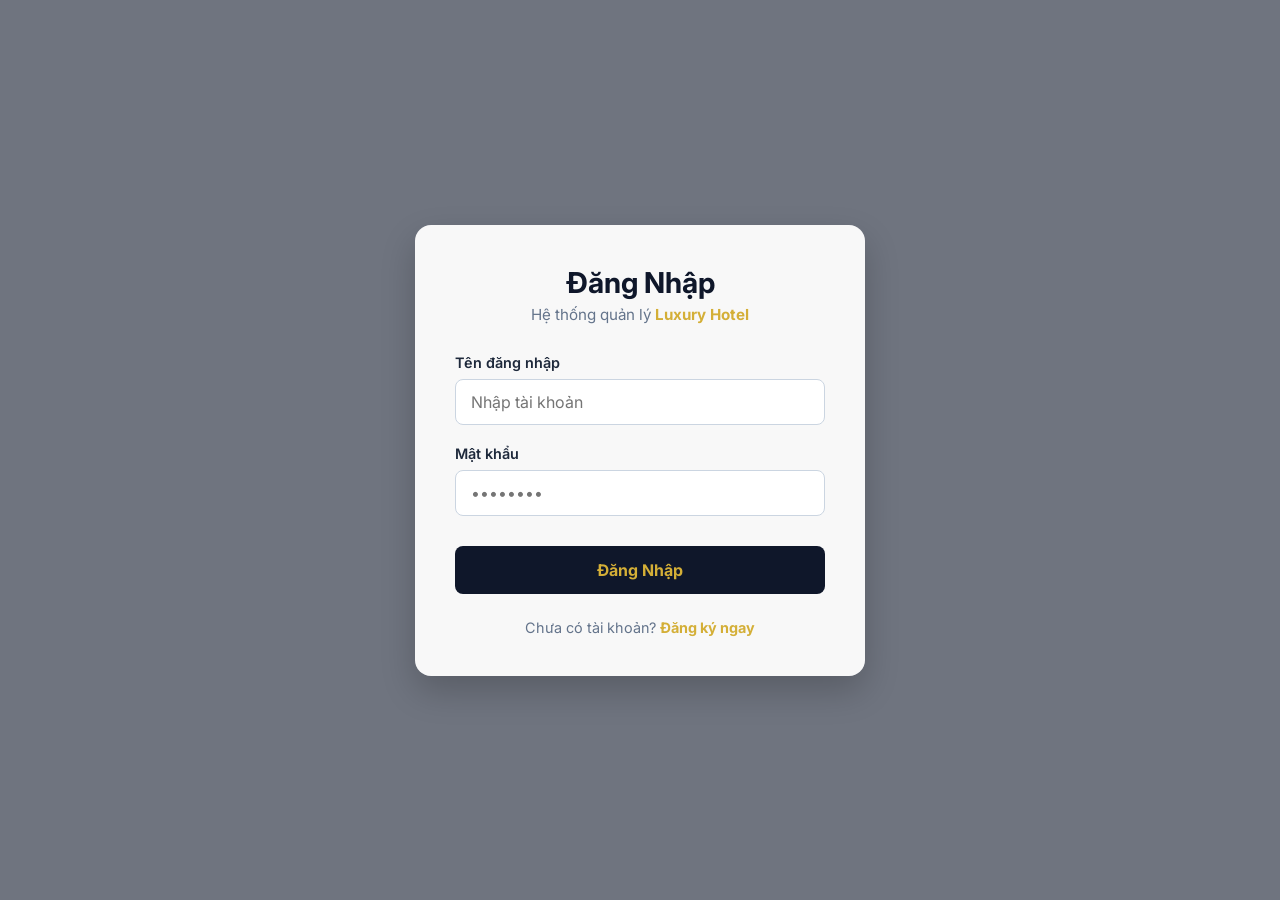
==== luxury-hotel-fe/auth.html @ 66d3779e "Booking-featch" ====
<!DOCTYPE html>
<html lang="vi">
<head>
    <meta charset="UTF-8">
    <meta name="viewport" content="width=device-width, initial-scale=1.0">
    <title>Xác thực - Luxury Hotel</title>
    <link href="https://fonts.googleapis.com/css2?family=Inter:wght@300;400;600;700&display=swap" rel="stylesheet">
    <style>
        * { box-sizing: border-box; font-family: 'Inter', sans-serif; margin: 0; padding: 0; }
        
        body {
            background: url('https://images.unsplash.com/photo-1578683010236-d716f9a3f461?q=80&w=2000&auto=format&fit=crop') no-repeat center center/cover;
            min-height: 100vh;
            display: flex;
            justify-content: center;
            align-items: center;
        }

        /* Lớp phủ đen mờ */
        .overlay {
            position: absolute;
            top: 0; left: 0; width: 100%; height: 100%;
            background: rgba(15, 23, 42, 0.6);
            z-index: 1;
        }

        .auth-card {
            position: relative;
            z-index: 2;
            background: rgba(255, 255, 255, 0.95);
            width: 450px;
            padding: 40px;
            border-radius: 16px;
            box-shadow: 0 15px 35px rgba(0,0,0,0.2);
            backdrop-filter: blur(10px);
        }

        .auth-header {
            text-align: center;
            margin-bottom: 30px;
        }

        .auth-header h2 {
            color: #0f172a;
            font-size: 1.8rem;
            margin-bottom: 5px;
        }

        .auth-header p { color: #64748b; font-size: 0.95rem; }
        .auth-header span { color: #d4af37; font-weight: bold; }

        .form-group { margin-bottom: 20px; }
        .form-group label {
            display: block; margin-bottom: 8px;
            color: #1e293b; font-weight: 600; font-size: 0.9rem;
        }
        
        .form-group input {
            width: 100%; padding: 12px 15px;
            border: 1px solid #cbd5e1; border-radius: 8px;
            font-size: 1rem; transition: border-color 0.3s;
        }
        .form-group input:focus { outline: none; border-color: #d4af37; }

        .btn-primary {
            width: 100%; padding: 14px;
            background-color: #0f172a; color: #d4af37;
            border: none; border-radius: 8px;
            font-size: 1rem; font-weight: 700;
            cursor: pointer; transition: 0.3s; margin-top: 10px;
        }
        .btn-primary:hover { background-color: #1e293b; transform: translateY(-2px); }

        .switch-form {
            text-align: center; margin-top: 25px; font-size: 0.9rem; color: #64748b;
        }
        .switch-form a { color: #d4af37; font-weight: 700; text-decoration: none; cursor: pointer; }
        .switch-form a:hover { text-decoration: underline; }

        .error-message {
            background: #fee2e2; color: #b91c1c;
            padding: 10px; border-radius: 6px;
            font-size: 0.85rem; margin-bottom: 20px;
            display: none; border-left: 4px solid #ef4444;
        }
        
        .success-message {
            background: #dcfce7; color: #15803d;
            padding: 10px; border-radius: 6px;
            font-size: 0.85rem; margin-bottom: 20px;
            display: none; border-left: 4px solid #22c55e;
        }

        .hidden { display: none; }
    </style>
</head>
<body>
    <div class="overlay"></div>
    
    <div class="auth-card">
        <div class="auth-header">
            <h2 id="form-title">Đăng Nhập</h2>
            <p>Hệ thống quản lý <span>Luxury Hotel</span></p>
        </div>

        <div id="error-msg" class="error-message"></div>
        <div id="success-msg" class="success-message"></div>

        <form id="loginForm">
            <div class="form-group">
                <label>Tên đăng nhập</label>
                <input type="text" id="l-username" required placeholder="Nhập tài khoản">
            </div>
            <div class="form-group">
                <label>Mật khẩu</label>
                <input type="password" id="l-password" required placeholder="••••••••">
            </div>
            <button type="submit" class="btn-primary">Đăng Nhập</button>
            <div class="switch-form">
                Chưa có tài khoản? <a id="show-register">Đăng ký ngay</a>
            </div>
        </form>

        <form id="registerForm" class="hidden">
            <div class="form-group">
                <label>Họ và tên</label>
                <input type="text" id="r-fullname" required placeholder="VD: Nguyễn Văn A">
            </div>
            <div class="form-group">
                <label>Email</label>
                <input type="email" id="r-email" required placeholder="VD: email@example.com">
            </div>
            <div class="form-group">
                <label>Tên đăng nhập</label>
                <input type="text" id="r-username" required placeholder="Tạo tài khoản">
            </div>
            <div class="form-group">
                <label>Mật khẩu</label>
                <input type="password" id="r-password" required placeholder="••••••••">
            </div>
            <button type="submit" class="btn-primary">Tạo Tài Khoản</button>
            <div class="switch-form">
                Đã có tài khoản? <a id="show-login">Quay lại đăng nhập</a>
            </div>
        </form>
    </div>

    <script type="module" src="./js/auth.js"></script>
</body>
</html>
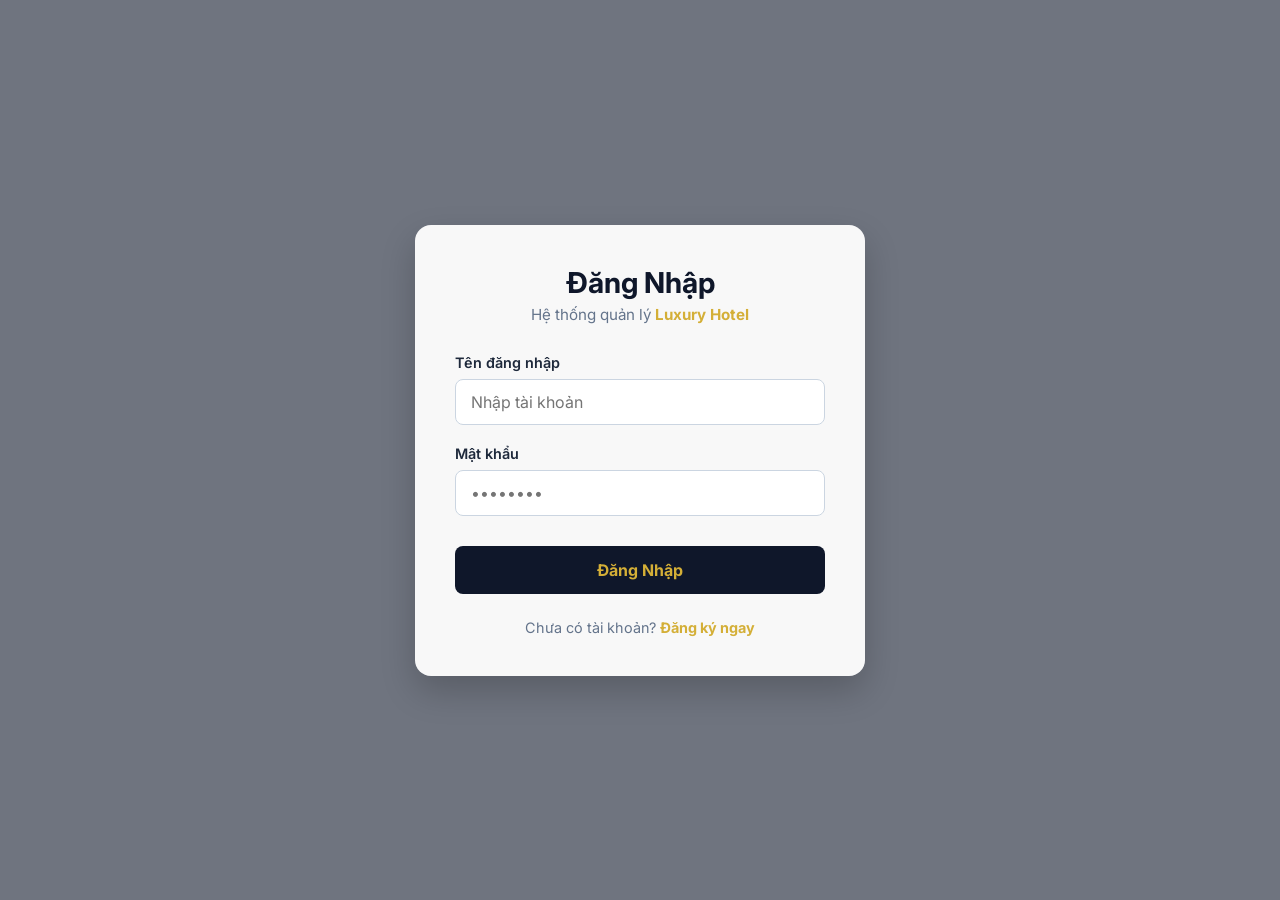
==== commit 54335217: "fix" ====
--- a/luxury-hotel-fe/auth.html
+++ b/luxury-hotel-fe/auth.html
@@ -1,13 +1,19 @@
 <!DOCTYPE html>
 <html lang="vi">
+
 <head>
     <meta charset="UTF-8">
     <meta name="viewport" content="width=device-width, initial-scale=1.0">
     <title>Xác thực - Luxury Hotel</title>
     <link href="https://fonts.googleapis.com/css2?family=Inter:wght@300;400;600;700&display=swap" rel="stylesheet">
     <style>
-        * { box-sizing: border-box; font-family: 'Inter', sans-serif; margin: 0; padding: 0; }
-        
+        * {
+            box-sizing: border-box;
+            font-family: 'Inter', sans-serif;
+            margin: 0;
+            padding: 0;
+        }
+
         body {
             background: url('https://images.unsplash.com/photo-1578683010236-d716f9a3f461?q=80&w=2000&auto=format&fit=crop') no-repeat center center/cover;
             min-height: 100vh;
@@ -19,7 +25,10 @@
         /* Lớp phủ đen mờ */
         .overlay {
             position: absolute;
-            top: 0; left: 0; width: 100%; height: 100%;
+            top: 0;
+            left: 0;
+            width: 100%;
+            height: 100%;
             background: rgba(15, 23, 42, 0.6);
             z-index: 1;
         }
@@ -31,9 +40,22 @@
             width: 450px;
             padding: 40px;
             border-radius: 16px;
-            box-shadow: 0 15px 35px rgba(0,0,0,0.2);
+            box-shadow: 0 15px 35px rgba(0, 0, 0, 0.2);
             backdrop-filter: blur(10px);
-        }
+            max-height: 90vh;
+            /* Giới hạn chiều cao card bằng 90% màn hình */
+            overflow-y: auto;
+        }
+
+        .auth-card::-webkit-scrollbar {
+            width: 6px;
+        }
+
+        .auth-card::-webkit-scrollbar-thumb {
+            background-color: #cbd5e1;
+            border-radius: 10px;
+        }
+
 
         .auth-header {
             text-align: center;
@@ -46,57 +68,110 @@
             margin-bottom: 5px;
         }
 
-        .auth-header p { color: #64748b; font-size: 0.95rem; }
-        .auth-header span { color: #d4af37; font-weight: bold; }
-
-        .form-group { margin-bottom: 20px; }
+        .auth-header p {
+            color: #64748b;
+            font-size: 0.95rem;
+        }
+
+        .auth-header span {
+            color: #d4af37;
+            font-weight: bold;
+        }
+
+        .form-group {
+            margin-bottom: 20px;
+        }
+
         .form-group label {
-            display: block; margin-bottom: 8px;
-            color: #1e293b; font-weight: 600; font-size: 0.9rem;
-        }
-        
+            display: block;
+            margin-bottom: 8px;
+            color: #1e293b;
+            font-weight: 600;
+            font-size: 0.9rem;
+        }
+
         .form-group input {
-            width: 100%; padding: 12px 15px;
-            border: 1px solid #cbd5e1; border-radius: 8px;
-            font-size: 1rem; transition: border-color 0.3s;
-        }
-        .form-group input:focus { outline: none; border-color: #d4af37; }
+            width: 100%;
+            padding: 12px 15px;
+            border: 1px solid #cbd5e1;
+            border-radius: 8px;
+            font-size: 1rem;
+            transition: border-color 0.3s;
+        }
+
+        .form-group input:focus {
+            outline: none;
+            border-color: #d4af37;
+        }
 
         .btn-primary {
-            width: 100%; padding: 14px;
-            background-color: #0f172a; color: #d4af37;
-            border: none; border-radius: 8px;
-            font-size: 1rem; font-weight: 700;
-            cursor: pointer; transition: 0.3s; margin-top: 10px;
-        }
-        .btn-primary:hover { background-color: #1e293b; transform: translateY(-2px); }
+            width: 100%;
+            padding: 14px;
+            background-color: #0f172a;
+            color: #d4af37;
+            border: none;
+            border-radius: 8px;
+            font-size: 1rem;
+            font-weight: 700;
+            cursor: pointer;
+            transition: 0.3s;
+            margin-top: 10px;
+        }
+
+        .btn-primary:hover {
+            background-color: #1e293b;
+            transform: translateY(-2px);
+        }
 
         .switch-form {
-            text-align: center; margin-top: 25px; font-size: 0.9rem; color: #64748b;
-        }
-        .switch-form a { color: #d4af37; font-weight: 700; text-decoration: none; cursor: pointer; }
-        .switch-form a:hover { text-decoration: underline; }
+            text-align: center;
+            margin-top: 25px;
+            font-size: 0.9rem;
+            color: #64748b;
+        }
+
+        .switch-form a {
+            color: #d4af37;
+            font-weight: 700;
+            text-decoration: none;
+            cursor: pointer;
+        }
+
+        .switch-form a:hover {
+            text-decoration: underline;
+        }
 
         .error-message {
-            background: #fee2e2; color: #b91c1c;
-            padding: 10px; border-radius: 6px;
-            font-size: 0.85rem; margin-bottom: 20px;
-            display: none; border-left: 4px solid #ef4444;
-        }
-        
+            background: #fee2e2;
+            color: #b91c1c;
+            padding: 10px;
+            border-radius: 6px;
+            font-size: 0.85rem;
+            margin-bottom: 20px;
+            display: none;
+            border-left: 4px solid #ef4444;
+        }
+
         .success-message {
-            background: #dcfce7; color: #15803d;
-            padding: 10px; border-radius: 6px;
-            font-size: 0.85rem; margin-bottom: 20px;
-            display: none; border-left: 4px solid #22c55e;
-        }
-
-        .hidden { display: none; }
+            background: #dcfce7;
+            color: #15803d;
+            padding: 10px;
+            border-radius: 6px;
+            font-size: 0.85rem;
+            margin-bottom: 20px;
+            display: none;
+            border-left: 4px solid #22c55e;
+        }
+
+        .hidden {
+            display: none;
+        }
     </style>
 </head>
+
 <body>
     <div class="overlay"></div>
-    
+
     <div class="auth-card">
         <div class="auth-header">
             <h2 id="form-title">Đăng Nhập</h2>
@@ -131,6 +206,10 @@
                 <input type="email" id="r-email" required placeholder="VD: email@example.com">
             </div>
             <div class="form-group">
+                <label>Số điện thoại</label>
+                <input type="text" id="r-phone" required placeholder="VD: 0987654321">
+            </div>
+            <div class="form-group">
                 <label>Tên đăng nhập</label>
                 <input type="text" id="r-username" required placeholder="Tạo tài khoản">
             </div>
@@ -147,4 +226,5 @@
 
     <script type="module" src="./js/auth.js"></script>
 </body>
+
 </html>
